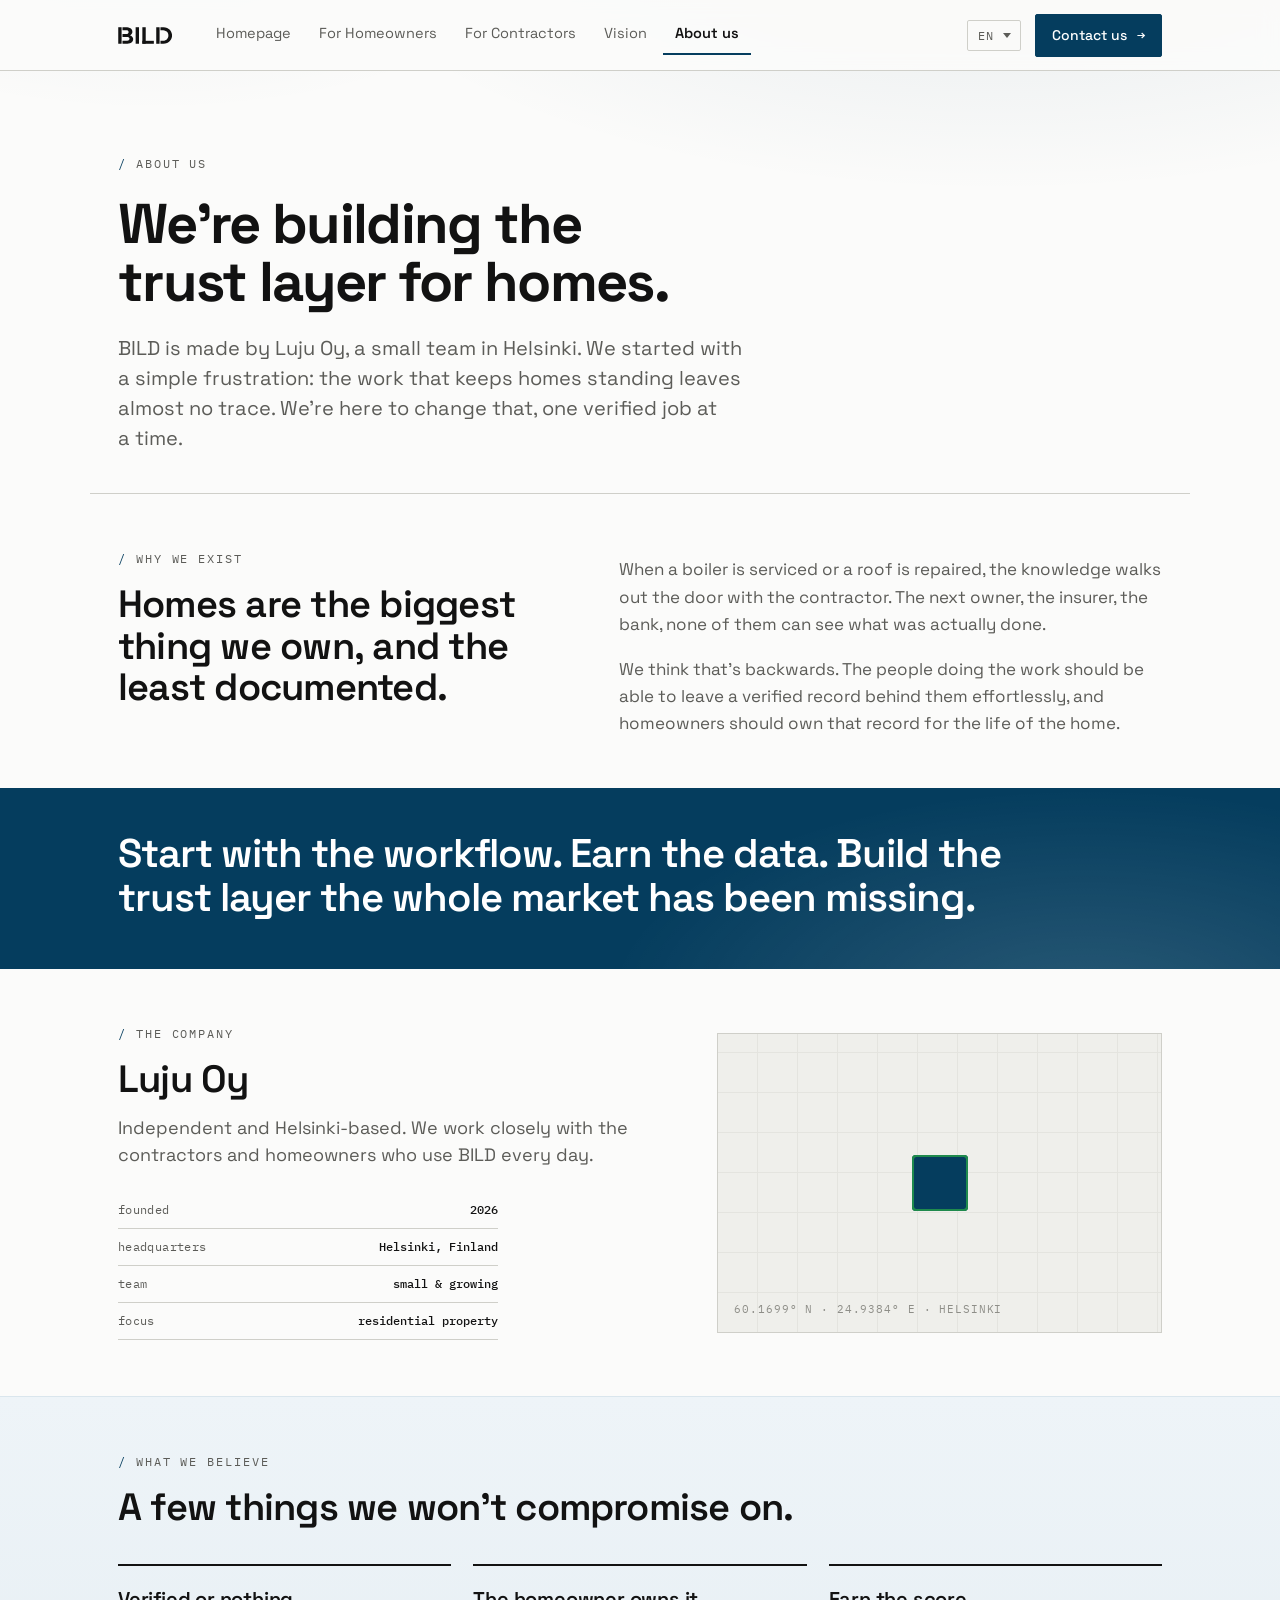
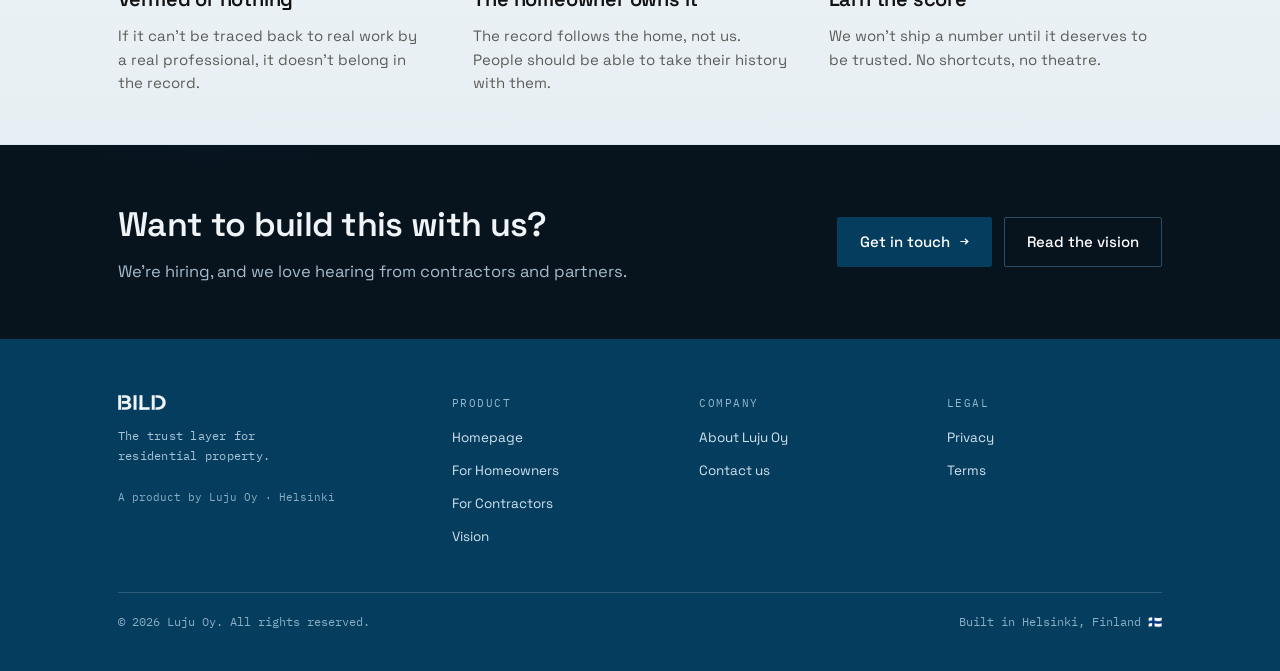
==== about.html @ f23b37c0 "BILD marketing website Static site: 6 pages + bilingual legal pages, EN/FI/SV language switcher, pet" ====
<!DOCTYPE html>
<html lang="en">
<head>
<meta charset="utf-8">
<meta name="viewport" content="width=device-width, initial-scale=1">
<title>About Luju Oy · We're building the trust layer for homes</title>
<meta name="description" content="BILD is made by Luju Oy, a small team in Helsinki. The work that keeps homes standing leaves almost no trace, we're here to change that, one verified job at a time.">
<link rel="icon" type="image/svg+xml" href="assets/favicon.svg">
<link rel="preconnect" href="https://fonts.googleapis.com">
<link rel="preconnect" href="https://fonts.gstatic.com" crossorigin>
<link href="https://fonts.googleapis.com/css2?family=Space+Grotesk:wght@400;500;600;700&family=IBM+Plex+Mono:wght@400;500&display=swap" rel="stylesheet">
<link rel="stylesheet" href="assets/styles.css">
</head>
<body>

<header class="site-header">
  <div class="bar">
    <a class="logo" href="index.html" aria-label="BILD homepage"><svg xmlns="http://www.w3.org/2000/svg" viewBox="345 335 1130 354" fill="currentColor" class="wordmark" aria-hidden="true"> <path d="M 315.07,255.192 H 262.631 V 513.248 H 315.07 Z" transform="matrix(1.3333333,0,0,-1.3333333,0,1024)"/> <path d="m 586.926,255.228 h -52.439 v 258.056 h 52.439 z" transform="matrix(1.3333333,0,0,-1.3333333,0,1024)"/> <path d="m 691.804,255.228 h -52.439 v 258.056 h 52.439 z" transform="matrix(1.3333333,0,0,-1.3333333,0,1024)"/> <path d="m 908.461,254.8 h -52.439 v 258.056 h 52.439 z" transform="matrix(1.3333333,0,0,-1.3333333,0,1024)"/> <path d="M 639.365,300.887 H 818.762 V 254.8 H 639.365 Z" transform="matrix(1.3333333,0,0,-1.3333333,0,1024)"/> <path d="m 0,0 c 41.799,-1.822 96.997,7.899 131.575,-21.17 31.299,-26.312 31.067,-78.378 -4.393,-99.37 l -10.57,-7.165 c 24.968,-4.421 41.231,-17.746 48.168,-43.816 7.446,-27.982 -4.703,-55.591 -29.113,-70.21 C 96.467,-265.208 43.718,-255.904 0,-257.966 v 46.519 h 74.052 c 21.191,0 40.431,15.465 34.573,37.935 -4.271,16.385 -22.167,21.111 -37.121,22.107 -23.245,1.548 -48.096,-1.137 -71.504,0.009 v 46.518 h 69.82 c 1.77,0 9.485,2.776 11.459,3.773 18.892,9.544 20.326,41.726 -0.045,50.769 -2.41,1.071 -10.881,3.818 -13.106,3.818 l -68.128,0 z" transform="matrix(1.3333333,0,0,-1.3333333,438.49253,339.69227)"/> <path d="m 0,0 c 45.483,1.34 91.315,-0.452 129.751,-27.222 68.363,-47.612 68.416,-155.237 0.522,-203.197 C 92.261,-257.271 45.001,-258.868 0,-257.966 v 46.519 c 32.879,-0.333 65.573,-2.473 93.36,17.918 39.165,28.741 40.784,95.069 3.975,126.299 C 69.526,-43.636 34.327,-46.117 0,-46.518 Z" transform="matrix(1.3333333,0,0,-1.3333333,1229.6815,340.34613)"/> </svg></a>
    <nav class="site-nav" aria-label="Main">
      <a href="index.html">Homepage</a>
      <a href="homeowners.html">For Homeowners</a>
      <a href="contractors.html">For Contractors</a>
      <a href="vision.html">Vision</a>
      <a href="about.html" aria-current="page">About us</a>
    </nav>
    <div class="header-actions">
      <select class="lang-select" aria-label="Language">
        <option value="EN">EN</option>
        <option value="FI">FI</option>
        <option value="SV">SV</option>
      </select>
      <a class="btn accent" href="contact.html">Contact us <span class="arr">→</span></a>
      <button class="menu-toggle" aria-expanded="false" aria-label="Menu">MENU</button>
    </div>
  </div>
</header>

<main>
  <!-- HERO -->
  <section class="hero bar" style="padding-bottom:40px">
    <div class="max" style="max-width:820px">
      <div class="eyebrow"><span class="dot">/ </span>About us</div>
      <h1 class="h-hero">We're building the trust layer for homes.</h1>
      <p class="lede" style="max-width:640px">BILD is made by Luju Oy, a small team in Helsinki. We started with a simple frustration: the work that keeps homes standing leaves almost no trace. We're here to change that, one verified job at a time.</p>
    </div>
  </section>

  <hr class="rule">

  <!-- STORY -->
  <section class="bar section" style="padding-bottom:50px">
    <div class="grid-2 g2-story">
      <div class="section-head reveal">
        <div class="eyebrow"><span class="dot">/ </span>Why we exist</div>
        <h2>Homes are the biggest thing we own, and the least documented.</h2>
      </div>
      <div class="reveal" style="display:flex;flex-direction:column;gap:18px;padding-top:6px">
        <p style="font-size:17px;line-height:1.6;color:var(--ink-2)">When a boiler is serviced or a roof is repaired, the knowledge walks out the door with the contractor. The next owner, the insurer, the bank, none of them can see what was actually done.</p>
        <p style="font-size:17px;line-height:1.6;color:var(--ink-2)">We think that's backwards. The people doing the work should be able to leave a verified record behind them effortlessly, and homeowners should own that record for the life of the home.</p>
      </div>
    </div>
  </section>




  <!-- STATEMENT -->
  <section class="statement-band">
    <div class="bar">
      <p class="statement reveal">Start with the workflow. Earn the data. Build the trust layer the whole market has been missing.</p>
    </div>
  </section>

  <!-- COMPANY FACTS -->
  <section class="bar section">
    <div class="grid-2">
      <div class="reveal">
        <div class="section-head">
          <div class="eyebrow"><span class="dot">/ </span>The company</div>
          <h2>Luju Oy</h2>
          <p class="intro">Independent and Helsinki-based. We work closely with the contractors and homeowners who use BILD every day.</p>
        </div>
        <div style="margin-top:24px;max-width:380px">
          <div class="kv"><span class="k">founded</span><span class="v">2026</span></div>
          <div class="kv"><span class="k">headquarters</span><span class="v">Helsinki, Finland</span></div>
          <div class="kv"><span class="k">team</span><span class="v">small &amp; growing</span></div>
          <div class="kv"><span class="k">focus</span><span class="v">residential property</span></div>
        </div>
      </div>
      <div class="about-viz reveal" role="img" aria-label="Luju Oy, Helsinki">
        <span class="mark"></span>
        <span class="coords">60.1699° N · 24.9384° E · HELSINKI</span>
      </div>
    </div>
  </section>

  <!-- PRINCIPLES -->
  <section class="band-tint">
    <div class="bar section" style="padding-bottom:50px">
    <div class="section-head reveal">
      <div class="eyebrow"><span class="dot">/ </span>What we believe</div>
      <h2>A few things we won't compromise on.</h2>
    </div>
    <div class="grid-3" style="margin-top:36px">
      <div class="beat reveal">
        <h3>Verified or nothing</h3>
        <p>If it can't be traced back to real work by a real professional, it doesn't belong in the record.</p>
      </div>
      <div class="beat reveal">
        <h3>The homeowner owns it</h3>
        <p>The record follows the home, not us. People should be able to take their history with them.</p>
      </div>
      <div class="beat reveal">
        <h3>Earn the score</h3>
        <p>We won't ship a number until it deserves to be trusted. No shortcuts, no theatre.</p>
      </div>
    </div>
    </div>
  </section>

  <!-- CTA -->
  <section class="band-dark">
    <div class="bar band-row">
      <div>
        <h2>Want to build this with us?</h2>
        <p class="sub" style="font-size:16.5px">We're hiring, and we love hearing from contractors and partners.</p>
      </div>
      <div class="actions">
        <a class="btn accent" href="contact.html">Get in touch <span class="arr">→</span></a>
        <a class="btn outline-dark" href="vision.html">Read the vision</a>
      </div>
    </div>
  </section>
</main>

<footer class="site-footer">
  <div class="bar">
    <div class="footer-grid">
      <div>
        <a class="logo footer-logo" href="index.html" aria-label="BILD homepage"><svg xmlns="http://www.w3.org/2000/svg" viewBox="345 335 1130 354" fill="currentColor" class="wordmark" aria-hidden="true"> <path d="M 315.07,255.192 H 262.631 V 513.248 H 315.07 Z" transform="matrix(1.3333333,0,0,-1.3333333,0,1024)"/> <path d="m 586.926,255.228 h -52.439 v 258.056 h 52.439 z" transform="matrix(1.3333333,0,0,-1.3333333,0,1024)"/> <path d="m 691.804,255.228 h -52.439 v 258.056 h 52.439 z" transform="matrix(1.3333333,0,0,-1.3333333,0,1024)"/> <path d="m 908.461,254.8 h -52.439 v 258.056 h 52.439 z" transform="matrix(1.3333333,0,0,-1.3333333,0,1024)"/> <path d="M 639.365,300.887 H 818.762 V 254.8 H 639.365 Z" transform="matrix(1.3333333,0,0,-1.3333333,0,1024)"/> <path d="m 0,0 c 41.799,-1.822 96.997,7.899 131.575,-21.17 31.299,-26.312 31.067,-78.378 -4.393,-99.37 l -10.57,-7.165 c 24.968,-4.421 41.231,-17.746 48.168,-43.816 7.446,-27.982 -4.703,-55.591 -29.113,-70.21 C 96.467,-265.208 43.718,-255.904 0,-257.966 v 46.519 h 74.052 c 21.191,0 40.431,15.465 34.573,37.935 -4.271,16.385 -22.167,21.111 -37.121,22.107 -23.245,1.548 -48.096,-1.137 -71.504,0.009 v 46.518 h 69.82 c 1.77,0 9.485,2.776 11.459,3.773 18.892,9.544 20.326,41.726 -0.045,50.769 -2.41,1.071 -10.881,3.818 -13.106,3.818 l -68.128,0 z" transform="matrix(1.3333333,0,0,-1.3333333,438.49253,339.69227)"/> <path d="m 0,0 c 45.483,1.34 91.315,-0.452 129.751,-27.222 68.363,-47.612 68.416,-155.237 0.522,-203.197 C 92.261,-257.271 45.001,-258.868 0,-257.966 v 46.519 c 32.879,-0.333 65.573,-2.473 93.36,17.918 39.165,28.741 40.784,95.069 3.975,126.299 C 69.526,-43.636 34.327,-46.117 0,-46.518 Z" transform="matrix(1.3333333,0,0,-1.3333333,1229.6815,340.34613)"/> </svg></a>
        <p class="tagline">The trust layer for<br>residential property.</p>
        <p class="byline">A product by Luju Oy · Helsinki</p>
      </div>
      <div>
        <div class="col-h">Product</div>
        <ul>
          <li><a href="index.html">Homepage</a></li>
          <li><a href="homeowners.html">For Homeowners</a></li>
          <li><a href="contractors.html">For Contractors</a></li>
          <li><a href="vision.html">Vision</a></li>
        </ul>
      </div>
      <div>
        <div class="col-h">Company</div>
        <ul>
          <li><a href="about.html">About Luju Oy</a></li>
          <li><a href="contact.html">Contact us</a></li>
        </ul>
      </div>
      <div>
        <div class="col-h">Legal</div>
        <ul>
          <li><a href="privacy.html">Privacy</a></li>
          <li><a href="terms.html">Terms</a></li>
        </ul>
      </div>
    </div>
    <div class="footer-bottom">
      <span>© 2026 Luju Oy. All rights reserved.</span>
      <span>Built in Helsinki, Finland 🇫🇮</span>
    </div>
  </div>
</footer>

<script src="assets/i18n.js"></script>
<script src="assets/main.js"></script>
</body>
</html>
---- assets/styles.css ----
/* ============================================================
   BILD — bild.fi
   Design language: Space Grotesk + IBM Plex Mono,
   warm light canvas, hairline borders, #053D5E petrol accent.
   ============================================================ */

:root {
  --accent: #053D5E;
  --accent-ink: #ffffff;
  --canvas: #FBFBFA;
  --paper: #ECECE8;
  --fill: #E4E4DF;
  --fill-2: #EFEFEB;
  --ink: #121212;
  --ink-2: #5C5C58;
  --ink-3: #8E8E88;
  --line: #CFCFC9;
  --line-strong: #1d1d1d;
  --dark: #07131D;
  --dark-2: #0D2233;
  --dark-line: #1D3D52;
  --dark-ink: #F0F4F7;
  --dark-ink-2: #A7BCCB;
  --good: #1F8A4D;
  --bad: #C53A2A;
  --warn: #D97B16;
  --bar: 1100px;
  --radius: 2px;
}

* { box-sizing: border-box; }

html { scroll-behavior: smooth; }

body {
  margin: 0;
  background:
    radial-gradient(1100px 480px at 78% -120px, rgba(5, 61, 94, .10), transparent 65%),
    radial-gradient(700px 320px at 12% -80px, rgba(5, 61, 94, .06), transparent 60%),
    var(--canvas);
  background-repeat: no-repeat;
  color: var(--ink);
  font-family: "Space Grotesk", -apple-system, BlinkMacSystemFont, "Segoe UI", sans-serif;
  font-size: 16px;
  line-height: 1.5;
  -webkit-font-smoothing: antialiased;
  text-rendering: optimizeLegibility;
}

.mono { font-family: "IBM Plex Mono", ui-monospace, SFMono-Regular, Menlo, monospace; }

h1, h2, h3 { margin: 0; text-wrap: balance; }
p { margin: 0; text-wrap: pretty; }
a { color: inherit; text-decoration: none; }
img, svg { display: block; max-width: 100%; }
button { font: inherit; color: inherit; }

::selection { background: var(--accent); color: #fff; }

/* ---------- layout ---------- */

.bar {
  max-width: var(--bar);
  margin: 0 auto;
  padding-left: 28px;
  padding-right: 28px;
}

hr.rule {
  border: none;
  border-top: 1px solid var(--line);
  max-width: var(--bar);
  margin: 0 auto;
  width: calc(100% - 56px);
}

/* ---------- type ---------- */

.eyebrow {
  font-family: "IBM Plex Mono", monospace;
  font-size: 12px;
  letter-spacing: .16em;
  text-transform: uppercase;
  color: var(--ink-2);
}
.eyebrow .dot { color: var(--accent); }

.h-hero {
  font-size: clamp(36px, 5vw, 56px);
  line-height: 1.04;
  letter-spacing: -0.03em;
  font-weight: 700;
  margin-top: 22px;
}

.lede {
  font-size: clamp(17px, 2.2vw, 20px);
  line-height: 1.5;
  color: var(--ink-2);
  margin-top: 22px;
}

.section-head h2 {
  font-size: clamp(28px, 4vw, 38px);
  line-height: 1.08;
  letter-spacing: -0.02em;
  font-weight: 600;
  margin-top: 16px;
}
.section-head .intro {
  font-size: 18px;
  color: var(--ink-2);
  margin-top: 14px;
  max-width: 640px;
}
.section-head { max-width: 820px; }
.section-head.center { max-width: 760px; margin-left: auto; margin-right: auto; text-align: center; }
.section-head.center .intro { margin-left: auto; margin-right: auto; }

/* ---------- buttons ---------- */

.btn {
  display: inline-flex;
  align-items: center;
  gap: 10px;
  padding: 13px 22px;
  border: 1px solid var(--ink);
  border-radius: var(--radius);
  font-size: 15px;
  font-weight: 500;
  cursor: pointer;
  white-space: nowrap;
  transition: transform .15s ease, box-shadow .15s ease, background .15s ease, color .15s ease;
}
.btn .arr { font-family: "IBM Plex Mono", monospace; transition: transform .15s ease; }
.btn:hover .arr { transform: translateX(3px); }
.btn.accent { background: var(--accent); border-color: var(--accent); color: var(--accent-ink); }
.btn.accent:hover {
  background: #0B5078;
  border-color: #0B5078;
  transform: translateY(-1px);
  box-shadow: 0 10px 24px -10px rgba(5, 61, 94, .5);
}
.btn.ghost { background: transparent; color: var(--ink); }
.btn.ghost:hover { background: var(--fill-2); }
.btn.inverse { background: #fff; color: var(--accent); border-color: #fff; }
.btn.outline-dark { background: transparent; color: #fff; border-color: #2C4D63; }
.btn.outline-dark:hover { border-color: #4E7A96; }

.gate-pill {
  display: inline-flex;
  align-items: center;
  gap: 8px;
  font-family: "IBM Plex Mono", monospace;
  font-size: 12px;
  letter-spacing: .04em;
  color: var(--ink-2);
  border: 1px dashed var(--ink-3);
  border-radius: 999px;
  padding: 7px 14px;
  background: transparent;
  cursor: pointer;
  transition: border-color .15s ease, color .15s ease;
}
.gate-pill:hover { border-color: var(--accent); color: var(--accent); }
.gate-pill .lk::before { content: "◆"; font-size: 9px; color: var(--accent); }
.gate-pill .arr { margin-left: 4px; }

/* ---------- header ---------- */

.site-header {
  position: sticky;
  top: 0;
  z-index: 50;
  background: rgba(251, 251, 250, .92);
  backdrop-filter: blur(10px);
  -webkit-backdrop-filter: blur(10px);
  border-bottom: 1px solid var(--line);
}
.site-header .bar {
  height: 70px;
  display: flex;
  align-items: center;
  gap: 24px;
}

.logo {
  display: flex;
  align-items: center;
  gap: 10px;
  font-size: 22px;
  font-weight: 700;
  letter-spacing: -.01em;
  flex: none;
}
.logo svg { flex: none; }
.logo .mark {
  width: 22px;
  height: 22px;
  background: var(--accent);
  border-radius: var(--radius);
  flex: none;
}
.logo .wordmark { height: 17px; width: auto; color: var(--ink); }
.footer-logo .mark { width: 20px; height: 20px; }
.footer-logo .wordmark { height: 15px; color: #F0F4F7; }

.site-nav { display: flex; gap: 4px; margin-left: 8px; }
.site-nav a {
  font-size: 14.5px;
  padding: 8px 12px;
  color: var(--ink-2);
  border-bottom: 2px solid transparent;
}
.site-nav a:hover { color: var(--ink); }
.site-nav a[aria-current="page"] {
  color: var(--ink);
  font-weight: 600;
  border-bottom-color: var(--accent);
}

.header-actions {
  margin-left: auto;
  display: flex;
  align-items: center;
  gap: 14px;
}
.header-actions .signin { font-size: 14.5px; color: var(--ink-2); }
.header-actions .signin:hover { color: var(--ink); }
.header-actions .btn { padding: 10px 16px; font-size: 14px; }

.lang-select {
  appearance: none;
  -webkit-appearance: none;
  border: 1px solid var(--line);
  border-radius: var(--radius);
  background: transparent;
  font-family: "IBM Plex Mono", ui-monospace, monospace;
  font-size: 11.5px;
  letter-spacing: .06em;
  color: var(--ink-2);
  padding: 7px 26px 7px 10px;
  cursor: pointer;
  background-image: url("data:image/svg+xml,%3Csvg xmlns='http://www.w3.org/2000/svg' width='8' height='5' viewBox='0 0 8 5'%3E%3Cpath d='M0 0l4 5 4-5z' fill='%235C5C58'/%3E%3C/svg%3E");
  background-repeat: no-repeat;
  background-position: right 9px center;
}
.lang-select:hover { color: var(--ink); border-color: var(--ink-3); }
.lang-select:focus { outline: none; border-color: var(--accent); }

.lang-switch {
  display: flex;
  align-items: center;
  border: 1px solid var(--line);
  border-radius: var(--radius);
  overflow: hidden;
}
.lang-switch button {
  border: none;
  background: transparent;
  cursor: pointer;
  font-family: "IBM Plex Mono", monospace;
  font-size: 11.5px;
  letter-spacing: .06em;
  padding: 7px 9px;
  color: var(--ink-2);
}
.lang-switch button + button { border-left: 1px solid var(--line); }
.lang-switch button.on { background: var(--accent); color: #fff; }

.menu-toggle {
  display: none;
  margin-left: auto;
  border: 1px solid var(--line);
  border-radius: var(--radius);
  background: transparent;
  padding: 8px 12px;
  cursor: pointer;
  font-family: "IBM Plex Mono", monospace;
  font-size: 12px;
  letter-spacing: .08em;
}

/* ---------- hero & sections ---------- */

.hero { padding-top: 84px; padding-bottom: 36px; }
.hero .max { max-width: 720px; }
.hero-ctas { display: flex; gap: 12px; margin-top: 32px; flex-wrap: wrap; }
.hero-note { display: flex; align-items: center; gap: 14px; margin-top: 22px; flex-wrap: wrap; }

.section { padding-top: 56px; padding-bottom: 56px; }

/* hero split + living record stage */
.hero-split {
  display: grid;
  grid-template-columns: 1.15fr 0.85fr;
  gap: 48px;
  align-items: start;
}
.hero-stage {
  display: flex;
  flex-direction: column;
  align-items: center;
  gap: 0;
  animation: heroFloat 7s ease-in-out infinite;
}
@keyframes heroFloat {
  0%, 100% { transform: translateY(0); }
  50% { transform: translateY(-8px); }
}
.hs-capture { width: 250px; padding: 14px 16px; }
.hs-cap-head { display: flex; justify-content: space-between; align-items: center; }
.hs-rec {
  font-size: 10.5px;
  color: var(--accent);
  display: inline-flex;
  align-items: center;
  gap: 6px;
}
.hs-rec::before {
  content: "";
  width: 7px; height: 7px; border-radius: 7px;
  background: #e4402b;
  animation: blink 1.4s ease infinite;
}
.hs-wave { height: 34px; margin: 12px 0 2px; }
.hs-wave span { animation: wavePulse 1.1s ease-in-out infinite alternate; transform-origin: center; }
.hs-wave span:nth-child(odd) { animation-delay: .25s; }
.hs-wave span:nth-child(3n) { animation-delay: .5s; }
@keyframes wavePulse { from { transform: scaleY(.55); } to { transform: scaleY(1); } }

.hs-flow { display: flex; flex-direction: column; align-items: center; gap: 4px; padding: 8px 0; }
.hs-flow span { width: 3px; height: 6px; border-radius: 3px; background: var(--accent); opacity: .25; }
.hs-flow span:nth-child(1) { animation: flowDot 1.8s linear infinite; }
.hs-flow span:nth-child(2) { animation: flowDot 1.8s linear infinite .6s; }
.hs-flow span:nth-child(3) { animation: flowDot 1.8s linear infinite 1.2s; }
@keyframes flowDot { 0%, 100% { opacity: .15; } 50% { opacity: .9; } }

.hs-record { width: 300px; padding: 16px 18px; box-shadow: 0 24px 60px -36px rgba(5, 61, 94, .45); }
.hs-entry { position: relative; opacity: 0; transform: translateY(8px); transition: opacity .45s ease, transform .45s ease; }
.hs-entry.on { opacity: 1; transform: none; }
.hs-entry .hs-tick { margin-left: auto; font-size: 11px; color: var(--accent); opacity: 0; transition: opacity .3s ease .25s; }
.hs-entry.on .hs-tick { opacity: 1; }
.hs-pill { margin-top: 12px; opacity: 0; transform: translateY(6px); transition: opacity .45s ease, transform .45s ease; }
.hs-pill.on { opacity: 1; transform: none; }
.hs-pill .t { color: var(--accent); }

/* editorial statement band */
.statement {
  font-size: clamp(26px, 3.6vw, 40px);
  line-height: 1.12;
  font-weight: 600;
  letter-spacing: -.025em;
  max-width: 980px;
  text-wrap: balance;
}

/* three audiences */
.aud-grid {
  display: grid;
  grid-template-columns: repeat(3, 1fr);
  gap: 1px;
  background: var(--line);
  border: 1px solid var(--line);
}
.aud-card {
  --aud-c: var(--accent);
  --aud-tint: #E3EDF4;
  background: var(--canvas);
  padding: 28px 28px 26px;
  display: flex;
  flex-direction: column;
  min-height: 236px;
  cursor: pointer;
  border-top: 2px solid var(--aud-c);
  transition: background .15s ease;
}
.aud-card.c-blue   { --aud-c: #053D5E; --aud-tint: #E3EDF4; }
.aud-card.c-green  { --aud-c: #0C8A4F; --aud-tint: #E4F3EB; }
.aud-card.c-orange { --aud-c: #E4502B; --aud-tint: #FCEBE5; }
.aud-card:hover { background: var(--aud-tint); }
.aud-grid.reveal .aud-card { opacity: 0; transform: translateY(14px); transition: opacity .55s ease, transform .55s ease, background .15s ease; }
.aud-grid.reveal .aud-card:nth-child(2) { transition-delay: .12s, .12s, 0s; }
.aud-grid.reveal .aud-card:nth-child(3) { transition-delay: .24s, .24s, 0s; }
.aud-grid.reveal.in .aud-card { opacity: 1; transform: none; }
.aud-card .aud-top { display: flex; align-items: center; justify-content: space-between; }
.aud-ico {
  width: 46px;
  height: 46px;
  display: flex;
  align-items: center;
  justify-content: center;
  color: var(--aud-c);
  background: var(--aud-tint);
  border: 1px solid color-mix(in srgb, var(--aud-c) 25%, transparent);
  border-radius: 3px;
  transition: background .15s ease, color .15s ease;
}
.aud-ico svg { width: 24px; height: 24px; }
.aud-card:hover .aud-ico { background: var(--aud-c); color: #fff; }
.aud-no { font-size: 11px; letter-spacing: .16em; color: var(--aud-c); }
.aud-card h3 { font-size: 24px; font-weight: 600; letter-spacing: -.01em; margin-top: 24px; }
.aud-card p { font-size: 16px; color: var(--ink-2); line-height: 1.5; margin-top: 10px; flex: 1; }
.aud-link { display: flex; align-items: center; gap: 8px; margin-top: 26px; }
.aud-link .mono { font-size: 12.5px; color: var(--ink); font-weight: 500; }
.aud-arr { color: var(--ink-3); transition: transform .15s ease, color .15s ease; }
.aud-card:hover .aud-arr { transform: translateX(4px); color: var(--aud-c); }

/* trust strip */
.trust-strip {
  display: flex;
  align-items: center;
  gap: 12px;
  margin-top: 26px;
  flex-wrap: wrap;
}
.trust-strip .label {
  font-family: "IBM Plex Mono", monospace;
  font-size: 11.5px;
  letter-spacing: .12em;
  color: var(--ink-3);
  text-transform: uppercase;
}
.trust-strip .label { margin-right: 8px; }
.trust-strip .item {
  font-family: "IBM Plex Mono", monospace;
  font-size: 12px;
  color: var(--ink-2);
  border: 1px solid var(--line);
  border-radius: 999px;
  padding: 5px 13px;
  background: var(--canvas);
}

/* ---------- engine stepper ---------- */

.stepper { border: 1px solid var(--line); background: var(--canvas); }
.stepper-rail { display: grid; grid-template-columns: repeat(3, 1fr); }
.stepper-rail button {
  border: none;
  background: transparent;
  text-align: left;
  cursor: pointer;
  padding: 18px 22px;
  border-bottom: 2px solid var(--line);
}
.stepper-rail button + button { border-left: 1px solid var(--line); }
.stepper-rail .tag {
  font-family: "IBM Plex Mono", monospace;
  font-size: 11.5px;
  letter-spacing: .12em;
  color: var(--ink-3);
}
.stepper-rail .name { font-size: 15px; font-weight: 500; margin-top: 6px; color: var(--ink-2); }
.stepper-rail button.on { background: #E9F1F6; border-bottom-color: var(--accent); }
.stepper-rail button.on .tag { color: var(--accent); }
.stepper-rail button.on .name { color: var(--ink); font-weight: 600; }

.stepper-progress { height: 3px; background: var(--fill); }
.stepper-progress span { display: block; height: 100%; width: 0; background: var(--accent); }
.stepper.running .stepper-progress span { animation: engineFill 4.5s linear forwards; }
@keyframes engineFill { from { width: 0; } to { width: 100%; } }

.stepper-panel { display: grid; grid-template-columns: 1fr 1.05fr; min-height: 290px; }
.stepper-copy {
  padding: 34px 38px;
  border-right: 1px solid var(--line);
  display: flex;
  flex-direction: column;
  justify-content: center;
}
.stepper-copy .tag { font-family: "IBM Plex Mono", monospace; font-size: 12px; letter-spacing: .14em; color: var(--accent); }
.stepper-copy h3 { font-size: 27px; line-height: 1.12; font-weight: 600; letter-spacing: -.02em; margin-top: 14px; }
.stepper-copy p { font-size: 16.5px; color: var(--ink-2); line-height: 1.55; margin-top: 14px; }
.stepper-dots { display: flex; gap: 7px; margin-top: 26px; }
.stepper-dots button {
  border: none;
  cursor: pointer;
  width: 8px;
  height: 8px;
  border-radius: 8px;
  background: var(--line);
  padding: 0;
  transition: width .3s;
}
.stepper-dots button.on { width: 26px; background: var(--accent); }

.stepper-visual {
  padding: 28px;
  background: linear-gradient(160deg, #E9F1F6, #F4F7F9);
  display: flex;
  align-items: center;
  justify-content: center;
}
.stepper-step { display: none; }
.stepper-step.on { display: block; animation: fadeUp .35s ease; }
@keyframes fadeUp { from { opacity: 0; transform: translateY(6px); } to { opacity: 1; transform: none; } }

/* engine visuals */
.device-card {
  width: 250px;
  border: 1px solid var(--line);
  background: var(--canvas);
  border-radius: 10px;
  padding: 16px;
  box-shadow: 0 1px 0 rgba(0,0,0,.03);
}
.device-card .dc-label { font-family: "IBM Plex Mono", monospace; font-size: 10.5px; color: var(--ink-3); letter-spacing: .1em; }
.device-card .dc-label.accent { color: var(--accent); }
.waveform { display: flex; align-items: center; gap: 4px; height: 38px; margin: 12px 0; }
.waveform span { flex: 1; background: var(--accent); opacity: .85; border-radius: 1px; }
.dc-quote { font-family: "IBM Plex Mono", monospace; font-size: 11px; color: var(--ink-2); line-height: 1.5; }
.dc-photos { display: grid; grid-template-columns: 1fr 1fr 1fr; gap: 6px; margin-top: 12px; }
.dc-photos span {
  height: 44px;
  border-radius: 3px;
  background:
    linear-gradient(135deg, var(--fill) 0%, var(--paper) 60%, var(--fill-2) 100%);
  border: 1px solid var(--line);
  display: flex;
  align-items: center;
  justify-content: center;
  font-family: "IBM Plex Mono", monospace;
  font-size: 10px;
  color: var(--ink-3);
}
.dc-row { display: flex; justify-content: space-between; gap: 10px; padding: 8px 0; border-bottom: 1px solid var(--line); }
.dc-row:last-of-type { border-bottom: none; }
.dc-row .k { font-family: "IBM Plex Mono", monospace; font-size: 11.5px; color: var(--ink-3); }
.dc-row .v { font-size: 13px; font-weight: 500; }
.blur-gate { filter: blur(5px); user-select: none; pointer-events: none; }
.dc-foot { font-family: "IBM Plex Mono", monospace; font-size: 10px; color: var(--ink-3); margin-top: 10px; text-align: center; }
.dc-entry { display: flex; gap: 10px; align-items: center; padding: 8px 0; }
.dc-entry + .dc-entry { border-top: 1px solid var(--line); }
.dc-entry .pin { width: 7px; height: 7px; border-radius: 7px; background: var(--accent); flex: none; }
.dc-entry .d { font-family: "IBM Plex Mono", monospace; font-size: 11px; color: var(--ink-3); white-space: nowrap; flex: none; }
.dc-entry .l { flex: 1; min-width: 0; }
.dc-entry .l { font-size: 12.5px; }
.dc-stack { width: 250px; display: flex; flex-direction: column; gap: 12px; }
.dc-pill {
  border: 1px solid var(--line);
  background: var(--canvas);
  border-radius: 8px;
  padding: 10px 14px;
  display: flex;
  align-items: center;
  gap: 10px;
}
.dc-pill .pin { width: 8px; height: 8px; border-radius: 8px; background: var(--accent); }
.dc-pill .t { font-family: "IBM Plex Mono", monospace; font-size: 11px; color: var(--ink-2); }

/* ---------- dark CTA bands ---------- */

.band-dark {
  background:
    radial-gradient(900px 420px at 85% 110%, rgba(38, 118, 167, .30), transparent 60%),
    radial-gradient(600px 300px at 8% -40%, rgba(38, 118, 167, .18), transparent 60%),
    var(--dark);
  color: var(--dark-ink);
}
.band-dark .bar { padding-top: 54px; padding-bottom: 54px; }
.band-dark p { color: var(--dark-ink-2); }

.cta-split {
  display: grid;
  grid-template-columns: 1fr 1fr;
  gap: 1px;
  background: var(--dark-line);
  border: 1px solid var(--dark-line);
}
.cta-split .cell {
  background: var(--dark-2);
  padding: 40px 38px;
  display: flex;
  flex-direction: column;
}
.cta-split .tag /* unused */ {
  font-family: "IBM Plex Mono", monospace;
  font-size: 11.5px;
  letter-spacing: .16em;
  color: #6FAACD;
}
.cta-split h3 { font-size: 30px; line-height: 1.1; font-weight: 600; letter-spacing: -.02em; margin-top: 16px; color: var(--dark-ink); }
.cta-split p { font-size: 16.5px; line-height: 1.55; margin: 14px 0 28px; flex: 1; }
.cta-split .btn { align-self: flex-start; }

/* closing record-first CTA */
.cta-close { max-width: 640px; }
.cta-close .tag { font-size: 11.5px; letter-spacing: .16em; color: #6FAACD; }
.cta-close h2 {
  font-size: clamp(30px, 4.5vw, 42px);
  line-height: 1.06;
  font-weight: 600;
  letter-spacing: -.025em;
  margin-top: 16px;
  color: var(--dark-ink);
}
.cta-close .sub { font-size: 18.5px; line-height: 1.55; margin-top: 16px; max-width: 560px; }
.cta-search { display: flex; gap: 10px; margin-top: 30px; max-width: 560px; flex-wrap: wrap; }
.cta-addr {
  flex: 1;
  min-width: 240px;
  background: var(--dark);
  border: 1px solid #2C4D63;
  color: #E7EEF2;
  padding: 13px 16px;
  border-radius: var(--radius);
  font-size: 15px;
  font-family: inherit;
  outline: none;
}
.cta-addr::placeholder { color: #7B95A6; }
.cta-addr:focus { border-color: var(--accent); }
.cta-footlinks { display: flex; flex-direction: column; gap: 12px; margin-top: 26px; align-items: flex-start; }
.cta-foot { font-size: 12.5px; letter-spacing: .02em; color: #8CA4B4; transition: color .15s ease; }
.cta-foot:hover { color: #E7EEF2; }
.cta-foot .arr { color: #698292; }
.cta-foot:hover .arr { color: #6FAACD; }

.band-row {
  display: flex;
  align-items: center;
  justify-content: space-between;
  gap: 30px;
  flex-wrap: wrap;
}
.band-row h2 { font-size: clamp(26px, 3.5vw, 34px); font-weight: 600; letter-spacing: -.02em; }
.band-row .sub { font-size: 17px; margin-top: 10px; }
.band-row .actions { display: flex; gap: 12px; flex-wrap: wrap; }

.band-accent { background: var(--accent); color: #fff; }
.band-accent .bar { padding-top: 54px; padding-bottom: 54px; }
.band-accent p { color: rgba(255,255,255,.9); }

.band-center { text-align: center; }
.band-center .sub { max-width: 540px; margin: 12px auto 26px; }

/* ---------- grids & cards ---------- */

.grid-2 { display: grid; grid-template-columns: 1.1fr .9fr; gap: 56px; align-items: center; }
.grid-2.rev { grid-template-columns: .95fr 1.05fr; }
.grid-2.g2-story { grid-template-columns: .9fr 1.1fr; align-items: start; }
.grid-2.g2-form { grid-template-columns: 1fr .85fr; align-items: start; }
.grid-3 { display: grid; grid-template-columns: repeat(3, 1fr); gap: 22px; }

.cell-row { display: grid; grid-template-columns: repeat(4, 1fr); border: 1px solid var(--line); }
.cell-row.three { grid-template-columns: repeat(3, 1fr); }
.cell-row .cell { padding: 24px 22px; }
.cell-row .cell + .cell { border-left: 1px solid var(--line); }
.cell-row .cell.hl { background: var(--fill-2); }
.cell-row .t { font-family: "IBM Plex Mono", monospace; font-size: 12px; color: var(--accent); letter-spacing: .08em; text-transform: uppercase; }
.cell-row h3 { font-size: 19px; font-weight: 600; margin: 10px 0 8px; }
.cell-row.three h3 { font-size: 22px; letter-spacing: -.01em; margin: 12px 0 8px; }
.cell-row p { font-size: 14.5px; color: var(--ink-2); line-height: 1.55; }
.cell-row.three p { font-size: 15px; }

.feature-card {
  border: 1px solid var(--line);
  background: var(--canvas);
  padding: 26px 24px;
  display: flex;
  flex-direction: column;
}
.feature-card .no { font-family: "IBM Plex Mono", monospace; font-size: 12px; color: var(--ink-3); }
.feature-card h3 { font-size: 21px; font-weight: 600; margin: 12px 0 10px; letter-spacing: -.01em; }
.feature-card p { font-size: 15px; color: var(--ink-2); line-height: 1.5; margin-bottom: 18px; flex: 1; }

.beat { border-top: 2px solid var(--ink); padding-top: 18px; }
.beat h3 { font-size: 20px; font-weight: 600; margin-bottom: 10px; letter-spacing: -.01em; }
.beat p { font-size: 15px; color: var(--ink-2); line-height: 1.55; }

.kv { display: flex; justify-content: space-between; gap: 12px; padding: 9px 0; border-bottom: 1px solid var(--line); }
.kv .k { font-family: "IBM Plex Mono", monospace; font-size: 12px; color: var(--ink-2); letter-spacing: .03em; }
.kv .v { font-family: "IBM Plex Mono", monospace; font-size: 12px; color: var(--ink); font-weight: 500; text-align: right; }

/* ---------- feature visuals (replace wireframe placeholders) ---------- */

.fviz {
  border: 1px solid var(--line);
  background: var(--fill-2);
  border-radius: 4px;
  min-height: 120px;
  padding: 16px;
  display: flex;
  flex-direction: column;
  justify-content: center;
  gap: 8px;
}
.fviz .doc-line { height: 7px; border-radius: 2px; background: var(--fill); }
.fviz .doc-line.w60 { width: 60%; }
.fviz .doc-line.w80 { width: 80%; }
.fviz .doc-line.accent { background: var(--accent); opacity: .75; width: 40%; }
.fviz .badge-row { display: flex; gap: 8px; flex-wrap: wrap; }
.fviz .vbadge {
  font-family: "IBM Plex Mono", monospace;
  font-size: 10.5px;
  color: var(--ink-2);
  border: 1px solid var(--line);
  background: var(--canvas);
  border-radius: 999px;
  padding: 4px 10px;
  display: inline-flex;
  align-items: center;
  gap: 5px;
}
.fviz .vbadge b { color: var(--accent); font-weight: 600; }

/* hero capture mock (contractors) */
.phone-mock {
  width: min(320px, 100%);
  margin: 0 auto;
  border: 1px solid var(--line);
  border-radius: 22px;
  background: var(--canvas);
  box-shadow: 0 18px 50px -30px rgba(18, 18, 18, .35);
  overflow: hidden;
}
.phone-mock .pm-head {
  display: flex;
  justify-content: space-between;
  align-items: center;
  padding: 14px 18px;
  border-bottom: 1px solid var(--line);
  background: var(--fill-2);
}
.phone-mock .pm-head .t { font-family: "IBM Plex Mono", monospace; font-size: 10.5px; letter-spacing: .1em; color: var(--ink-3); }
.phone-mock .pm-head .rec {
  font-family: "IBM Plex Mono", monospace;
  font-size: 10.5px;
  color: var(--accent);
  display: inline-flex;
  align-items: center;
  gap: 6px;
}
.phone-mock .pm-head .rec::before {
  content: "";
  width: 7px; height: 7px; border-radius: 7px;
  background: #e4402b;
  animation: blink 1.4s ease infinite;
}
@keyframes blink { 0%, 100% { opacity: 1; } 50% { opacity: .25; } }
.phone-mock .pm-body { padding: 18px; }

/* ---------- record mock (homeowners) ---------- */

.record { border: 1px solid var(--line); background: var(--canvas); }
.record-head {
  display: flex;
  align-items: center;
  justify-content: space-between;
  padding: 20px 26px;
  border-bottom: 1px solid var(--line);
  background: var(--fill-2);
  flex-wrap: wrap;
  gap: 16px;
}
.record-head .id { font-family: "IBM Plex Mono", monospace; font-size: 11.5px; color: var(--ink-3); letter-spacing: .1em; }
.record-head .addr { font-size: 22px; font-weight: 600; margin-top: 6px; }
.record-head .meta { font-family: "IBM Plex Mono", monospace; font-size: 12px; color: var(--ink-2); margin-top: 4px; }
.vbadge-lg {
  font-family: "IBM Plex Mono", monospace;
  font-size: 11px;
  color: var(--accent);
  display: inline-flex;
  align-items: center;
  gap: 6px;
  border: 1px solid var(--line);
  border-radius: var(--radius);
  padding: 5px 10px;
  background: var(--canvas);
}

.record-body { display: grid; grid-template-columns: 1.4fr 1fr; }
.record-timeline { padding: 26px 28px; border-right: 1px solid var(--line); }
.record-side { padding: 26px; }
.side-label {
  font-family: "IBM Plex Mono", monospace;
  font-size: 11.5px;
  letter-spacing: .14em;
  color: var(--ink-3);
  text-transform: uppercase;
  margin-bottom: 16px;
}

.entry { display: grid; grid-template-columns: 78px 1fr; gap: 16px; padding: 14px 0; border-bottom: 1px solid var(--line); }
.entry:last-child { border-bottom: none; }
.entry .date { font-family: "IBM Plex Mono", monospace; font-size: 12px; color: var(--ink-2); }
.entry .tags { display: flex; align-items: center; gap: 8px; flex-wrap: wrap; }
.entry .sys {
  font-family: "IBM Plex Mono", monospace;
  font-size: 11px;
  color: var(--ink-2);
  border: 1px solid var(--line);
  padding: 1px 7px;
  border-radius: var(--radius);
}
.entry .ver { font-family: "IBM Plex Mono", monospace; font-size: 10.5px; color: var(--accent); }
.entry .pend { font-family: "IBM Plex Mono", monospace; font-size: 10.5px; color: var(--ink-3); }
.entry .desc { font-size: 15px; margin-top: 7px; }
.entry .who { font-family: "IBM Plex Mono", monospace; font-size: 11.5px; color: var(--ink-3); margin-top: 4px; }

.bars { display: flex; flex-direction: column; gap: 14px; }
.bars .row { display: grid; grid-template-columns: 120px 1fr 46px; align-items: center; gap: 14px; }
.bars .name { font-size: 14px; color: var(--ink-2); }
.bars .track { height: 10px; background: var(--fill); border-radius: 1px; overflow: hidden; }
.bars .fill { height: 100%; width: 0; background: var(--ink); opacity: .78; transition: width 1s cubic-bezier(.25,.7,.3,1); }
.bars .row.flag .fill { background: var(--accent); opacity: 1; }
.bars .val { font-family: "IBM Plex Mono", monospace; font-size: 12.5px; text-align: right; color: var(--ink); font-weight: 600; }
.bars .row.flag .val { color: var(--accent); }

.side-kvs { margin-top: 22px; padding-top: 18px; border-top: 1px solid var(--line); }

.callout {
  max-width: 760px;
  margin: 32px auto 0;
  border: 1px dashed color-mix(in srgb, var(--accent) 45%, transparent);
  background: linear-gradient(180deg, rgba(5, 61, 94, .05), transparent);
  padding: 30px 34px;
  text-align: center;
}
.callout .k {
  font-family: "IBM Plex Mono", monospace;
  font-size: 11.5px;
  letter-spacing: .14em;
  color: var(--accent);
  text-transform: uppercase;
}
.callout p { font-size: 19px; line-height: 1.5; margin: 14px auto 0; max-width: 560px; }
.callout .gate-pill { margin-top: 24px; }

/* ---------- pricing ---------- */

.price-list { list-style: none; padding: 0; margin: 26px 0 0; display: flex; flex-direction: column; gap: 12px; }
.price-list li { display: flex; gap: 12px; align-items: baseline; font-size: 16px; }
.price-list .tick { color: var(--accent); font-family: "IBM Plex Mono", monospace; }

.price-card { border: 1.5px solid var(--ink); border-top: 4px solid var(--accent); background: var(--canvas); padding: 34px; box-shadow: 0 18px 40px -30px rgba(5, 61, 94, .4); }
.price-card .plan {
  font-family: "IBM Plex Mono", monospace;
  font-size: 12px;
  letter-spacing: .16em;
  text-transform: uppercase;
  color: var(--ink-2);
}
.price-card .amount { display: flex; align-items: baseline; gap: 8px; margin-top: 16px; }
.price-card .amount .num { font-size: 62px; font-weight: 700; letter-spacing: -.03em; line-height: 1; }
.price-card .amount .per { font-family: "IBM Plex Mono", monospace; font-size: 15px; color: var(--ink-2); }
.price-card .terms { font-size: 14.5px; color: var(--ink-2); margin-top: 12px; }
.price-card .btn { width: 100%; justify-content: center; margin-top: 24px; }
.price-card .fine { font-family: "IBM Plex Mono", monospace; font-size: 12px; color: var(--ink-3); text-align: center; margin-top: 14px; }

/* ---------- forms ---------- */

.form-card { border: 1px solid var(--line); background: var(--canvas); padding: 34px; }
.form-card form { display: flex; flex-direction: column; gap: 20px; }
.form-card label { display: flex; flex-direction: column; gap: 8px; }
.form-card .flabel {
  font-family: "IBM Plex Mono", monospace;
  font-size: 11.5px;
  letter-spacing: .1em;
  text-transform: uppercase;
  color: var(--ink-2);
}
.field {
  border: 1px solid var(--line);
  background: var(--canvas);
  padding: 12px 14px;
  font-size: 15.5px;
  color: var(--ink);
  border-radius: var(--radius);
  outline: none;
  width: 100%;
  font-family: inherit;
}
.field:focus { border-color: var(--accent); box-shadow: 0 0 0 2px rgba(5, 61, 94, .14); }
textarea.field { resize: vertical; min-height: 120px; }
.form-card .btn { align-self: flex-start; }

.form-sent { padding: 28px 4px; text-align: center; }
.form-sent .k { font-family: "IBM Plex Mono", monospace; font-size: 12px; letter-spacing: .14em; color: var(--accent); text-transform: uppercase; }
.form-sent h3 { font-size: 24px; font-weight: 600; letter-spacing: -.02em; margin: 14px 0 8px; }
.form-sent p { font-size: 15.5px; color: var(--ink-2); line-height: 1.55; max-width: 360px; margin: 0 auto 24px; }

/* ---------- about visual ---------- */

.about-viz {
  border: 1px solid var(--line);
  background:
    repeating-linear-gradient(0deg, transparent 0 39px, var(--fill) 39px 40px),
    repeating-linear-gradient(90deg, transparent 0 39px, var(--fill) 39px 40px),
    var(--fill-2);
  min-height: 300px;
  display: flex;
  align-items: center;
  justify-content: center;
  position: relative;
}
.about-viz .mark { width: 56px; height: 56px; background: var(--accent); border-radius: 4px; }
.about-viz .coords {
  position: absolute;
  bottom: 14px;
  left: 16px;
  font-family: "IBM Plex Mono", monospace;
  font-size: 11px;
  letter-spacing: .08em;
  color: var(--ink-3);
}

/* ---------- footer ---------- */

.site-footer { background: var(--accent); color: #EAF2F7; }
.site-footer .bar { padding-top: 56px; padding-bottom: 40px; }
.footer-grid { display: grid; grid-template-columns: 1.4fr repeat(3, 1fr); gap: 32px; }
.footer-grid .tagline { font-family: "IBM Plex Mono", monospace; font-size: 12px; color: #A8C4D6; margin-top: 16px; line-height: 1.7; letter-spacing: .02em; }
.footer-grid .byline { font-family: "IBM Plex Mono", monospace; font-size: 11px; color: #8AAEC4; margin-top: 22px; }
.footer-grid .col-h {
  font-family: "IBM Plex Mono", monospace;
  font-size: 11px;
  letter-spacing: .14em;
  text-transform: uppercase;
  color: #93B7CC;
  margin-bottom: 14px;
}
.footer-grid ul { list-style: none; margin: 0; padding: 0; display: flex; flex-direction: column; gap: 9px; }
.footer-grid ul a { font-size: 13.5px; color: #D3E3EE; }
.footer-grid ul a:hover { color: #fff; }
.footer-bottom {
  display: flex;
  justify-content: space-between;
  gap: 16px;
  flex-wrap: wrap;
  margin-top: 44px;
  padding-top: 20px;
  border-top: 1px solid rgba(255, 255, 255, .16);
}
.footer-bottom span { font-family: "IBM Plex Mono", monospace; font-size: 11.5px; color: #8AAEC4; }

/* ---------- reveal on scroll ---------- */

.reveal { opacity: 0; transform: translateY(14px); transition: opacity .6s ease, transform .6s ease; }
.reveal.in { opacity: 1; transform: none; }

@media (prefers-reduced-motion: reduce) {
  .reveal { opacity: 1; transform: none; transition: none; }
  .hero-stage, .hs-wave span, .hs-flow span, .hs-rec::before { animation: none; }
  .hs-entry, .hs-pill { opacity: 1; transform: none; }
  .aud-grid.reveal .aud-card { opacity: 1; transform: none; transition: background .15s ease; }
  .stepper.running .stepper-progress span { animation: none; width: 100%; }
  html { scroll-behavior: auto; }
}

/* ---------- responsive ---------- */

@media (max-width: 980px) {
  .route { display: none; }
  .route-cells { margin-top: 28px; }
  .hero-split { grid-template-columns: 1fr; gap: 40px; }
  .hero-stage { display: none; }
  /* vision: keep the gauge as a visual break on mobile */
  .hero-stage:has(.gauge-card) { display: flex; }
  .hero-stage:has(.gauge-card) .gauge-card { animation: none; }
  .site-nav { display: none; }
  .header-actions .btn { display: none; }
  .header-actions .signin { display: none; }
  .menu-toggle { display: inline-flex; }
  .site-header.open .site-nav {
    display: flex;
    flex-direction: column;
    position: absolute;
    top: 70px;
    left: 0;
    right: 0;
    background: var(--canvas);
    border-bottom: 1px solid var(--line);
    padding: 12px 28px 20px;
    gap: 2px;
  }
  .site-header.open .site-nav a { padding: 12px 0; font-size: 17px; border-bottom: none; }
  .site-header.open .site-nav a[aria-current="page"] { color: var(--accent); }
  .site-header.open .nav-drop-btn { padding: 12px 0; font-size: 17px; border-bottom: none; width: 100%; text-align: left; }
  .site-header.open .nav-drop-menu { display: block; position: static; border: none; box-shadow: none; padding: 0 0 4px 16px; }
  .site-header.open .nav-drop-menu a { padding: 10px 0; font-size: 16px; }

  .grid-2, .grid-2.rev, .grid-2.g2-story, .grid-2.g2-form { grid-template-columns: 1fr; gap: 36px; }
  .record-body { grid-template-columns: 1fr; }
  .record-timeline { border-right: none; border-bottom: 1px solid var(--line); }
  .stepper-panel { grid-template-columns: 1fr; }
  .stepper-copy { border-right: none; border-bottom: 1px solid var(--line); padding: 28px; }
  .cell-row { grid-template-columns: 1fr 1fr; }
  .cell-row.six { grid-template-columns: repeat(3, 1fr); }
  .cell-row .cell { border-top: 1px solid var(--line); }
  .cell-row .cell:nth-child(-n+2) { border-top: none; }
  .cell-row .cell:nth-child(odd) { border-left: none; }
}

@media (max-width: 700px) {
  .aud-grid { grid-template-columns: 1fr; }
  .aud-card {
    min-height: 0;
    display: grid;
    grid-template-columns: 40px 1fr;
    column-gap: 14px;
    align-items: start;
    padding: 16px 18px;
  }
  .aud-top { display: contents; }
  .aud-ico { grid-column: 1; grid-row: 1 / span 2; width: 38px; height: 38px; }
  .aud-ico svg { width: 20px; height: 20px; }
  .aud-no { display: none; }
  .aud-card h3 { grid-column: 2; grid-row: 1; margin: 0; font-size: 18px; }
  .aud-card p { grid-column: 2; grid-row: 2; margin: 3px 0 0; font-size: 14px; }
  .aud-card .aud-link { grid-column: 2; grid-row: 3; margin-top: 8px; }
}

@media (max-width: 560px) {
  .site-header .bar { gap: 14px; }
}

@media (max-width: 640px) {
  .hero { padding-top: 56px; }
  .grid-3 { gap: 12px; }
  .beat {
    border: 1px solid var(--line);
    border-top: 2px solid var(--ink);
    background: var(--canvas);
    padding: 14px 16px;
  }
  .beat h3 { font-size: 17px; margin-bottom: 6px; }
  .beat p { font-size: 14px; }
  .section-head .intro { font-size: 16px; }
  .section { padding-top: 44px; padding-bottom: 44px; }
  .grid-3 { grid-template-columns: 1fr; }
  .cta-split { grid-template-columns: 1fr; }
  .cell-row, .cell-row.three { grid-template-columns: 1fr; }
  .cell-row .cell { border-left: none !important; border-top: 1px solid var(--line); }
  .cell-row .cell:first-child { border-top: none; }
  .stepper-rail { grid-template-columns: 1fr; }
  .stepper-rail button + button { border-left: none; }
  .footer-grid { grid-template-columns: 1fr 1fr; }
  .entry { grid-template-columns: 1fr; gap: 4px; padding: 10px 0; }
  .entry .desc { font-size: 14px; margin-top: 4px; }
  .entry .who { font-size: 10.5px; }
  /* keep the record card scannable on phones: first three entries only */
  .record-timeline .entry:nth-child(n+5) { display: none; }
  .record-head { padding: 16px 20px; }
  .record-head .addr { font-size: 18px; }
  .record-head .meta { font-size: 11px; }
  .bars { gap: 10px; }
  .bars .row { grid-template-columns: 96px 1fr 34px; gap: 10px; }
  .bars .name { font-size: 13px; }
  .side-kvs { margin-top: 16px; padding-top: 12px; }
  .form-card, .price-card { padding: 24px 20px; }
  .record-timeline, .record-side { padding: 18px 20px; }
}

/* ============================================================
   page life — per-page animated artifacts & staggered reveals
   ============================================================ */

/* --- vision: redacted score gauge --- */
.gauge-card {
  width: 300px;
  padding: 26px 24px 20px;
  text-align: center;
  position: relative;
  box-shadow: 0 24px 60px -36px rgba(5, 61, 94, .45);
  animation: heroFloat 7s ease-in-out infinite;
}
.gauge { width: 100%; height: auto; overflow: visible; }
.g-track { fill: none; stroke: var(--fill); stroke-width: 14; stroke-linecap: round; }
.g-arc {
  fill: none;
  stroke: url(#gscale);
  stroke-width: 14;
  stroke-linecap: round;
  stroke-dasharray: 314;
  stroke-dashoffset: 314;
  animation: gaugeSweep 6s ease-in-out infinite alternate;
}
@keyframes gaugeSweep {
  0% { stroke-dashoffset: 250; }
  100% { stroke-dashoffset: 80; }
}
.g-needle {
  stroke: var(--ink);
  stroke-width: 3;
  stroke-linecap: round;
  transform-origin: 130px 140px;
  animation: needleSweep 6s ease-in-out infinite alternate;
}
@keyframes needleSweep {
  0% { transform: rotate(-52deg); }
  100% { transform: rotate(44deg); }
}
.g-hub { fill: var(--ink); }
.g-num {
  font-size: 40px;
  font-weight: 700;
  letter-spacing: .04em;
  margin-top: -52px;
  position: relative;
}
.g-foot { font-size: 9px; letter-spacing: .5em; color: var(--ink-3); margin-top: 30px; }

/* --- about: radar ping on the Helsinki grid --- */
.about-viz .mark { position: relative; z-index: 1; }
.about-viz .mark::before,
.about-viz .mark::after {
  content: "";
  position: absolute;
  inset: 0;
  border-radius: inherit;
  border: 2px solid var(--accent);
  animation: ping 3.2s cubic-bezier(.2, .6, .4, 1) infinite;
  z-index: -1;
}
.about-viz .mark::after { animation-delay: 1.6s; }
@keyframes ping {
  0% { transform: scale(1); opacity: .7; }
  100% { transform: scale(3.4); opacity: 0; }
}

/* --- contractors: living phone mock --- */
.phone-mock { animation: heroFloat 7s ease-in-out infinite; }
.phone-mock .waveform span,
.fviz .waveform span {
  animation: wavePulse 1.1s ease-in-out infinite alternate;
  transform-origin: center;
}
.phone-mock .waveform span:nth-child(odd),
.fviz .waveform span:nth-child(odd) { animation-delay: .25s; }
.phone-mock .waveform span:nth-child(3n),
.fviz .waveform span:nth-child(3n) { animation-delay: .5s; }
.phone-mock .dc-pill { animation: pillGlow 3s ease-in-out infinite; }
@keyframes pillGlow {
  0%, 100% { box-shadow: 0 0 0 0 rgba(5, 61, 94, 0); border-color: var(--line); }
  50% { box-shadow: 0 0 0 4px rgba(5, 61, 94, .12); border-color: rgba(5, 61, 94, .45); }
}

/* report doc-lines shimmer (auto report generation card) */
.fviz .doc-line {
  background: linear-gradient(90deg, var(--fill) 0%, var(--fill) 35%, #DAE6EE 50%, var(--fill) 65%, var(--fill) 100%);
  background-size: 220% 100%;
  animation: shimmer 2.6s linear infinite;
}
.fviz .doc-line.accent {
  background: linear-gradient(90deg, var(--accent) 0%, var(--accent) 35%, #3E7193 50%, var(--accent) 65%, var(--accent) 100%);
  background-size: 220% 100%;
  opacity: .75;
  animation: shimmer 2.6s linear infinite;
}
@keyframes shimmer {
  from { background-position: 120% 0; }
  to { background-position: -100% 0; }
}

/* --- homeowners: record assembles itself --- */
.record.reveal .record-timeline .entry { opacity: 0; transform: translateY(10px); }
.record.reveal.in .record-timeline .entry {
  opacity: 1;
  transform: none;
  transition: opacity .5s ease, transform .5s ease;
}
.record.reveal.in .record-timeline .entry:nth-child(2) { transition-delay: .1s; }
.record.reveal.in .record-timeline .entry:nth-child(3) { transition-delay: .2s; }
.record.reveal.in .record-timeline .entry:nth-child(4) { transition-delay: .3s; }
.record.reveal.in .record-timeline .entry:nth-child(5) { transition-delay: .4s; }
.record.reveal.in .record-timeline .entry:nth-child(6) { transition-delay: .5s; }
.vbadge-lg { animation: pillGlow 3.4s ease-in-out infinite; }

/* --- generic sibling stagger for revealed grids & cell rows --- */
.grid-3 > .reveal:nth-child(2), .cta-split > .reveal:nth-child(2) { transition-delay: .12s; }
.grid-3 > .reveal:nth-child(3) { transition-delay: .24s; }
.cell-row.reveal .cell { opacity: 0; transform: translateY(12px); }
.cell-row.reveal.in .cell {
  opacity: 1;
  transform: none;
  transition: opacity .5s ease, transform .5s ease;
}
.cell-row.reveal.in .cell:nth-child(2) { transition-delay: .1s; }
.cell-row.reveal.in .cell:nth-child(3) { transition-delay: .2s; }
.cell-row.reveal.in .cell:nth-child(4) { transition-delay: .3s; }

/* --- dark band glow drifts slowly --- */
.band-dark {
  background-size: 200% 200%, 200% 200%, auto;
  animation: glowDrift 14s ease-in-out infinite alternate;
}
@keyframes glowDrift {
  0% { background-position: 100% 100%, 0% 0%, 0 0; }
  100% { background-position: 80% 70%, 20% 30%, 0 0; }
}

/* --- reduced motion: freeze the life, keep the content --- */
@media (prefers-reduced-motion: reduce) {
  .gauge-card, .phone-mock, .band-dark { animation: none; }
  .g-arc { animation: none; stroke-dashoffset: 160; }
  .g-needle { animation: none; transform: rotate(-4deg); }
  .about-viz .mark::before, .about-viz .mark::after { animation: none; opacity: 0; }
  .phone-mock .waveform span, .fviz .waveform span { animation: none; }
  .phone-mock .dc-pill, .vbadge-lg { animation: none; }
  .fviz .doc-line, .fviz .doc-line.accent { animation: none; }
  .record.reveal .record-timeline .entry,
  .cell-row.reveal .cell { opacity: 1; transform: none; }
  .grid-3 > .reveal, .cta-split > .reveal { transition-delay: 0s; }
}

/* ============================================================
   surface banding — break up the white
   ============================================================ */

.band-tint {
  background: linear-gradient(180deg, #EEF4F8, #E7EFF4);
  border-top: 1px solid #DAE6ED;
  border-bottom: 1px solid #DAE6ED;
}
.band-tint .aud-card,
.band-tint .feature-card,
.band-tint .form-card { background: var(--canvas); }
.band-tint .cell-row { background: var(--canvas); }
.band-tint .cell.hl { background: #E0EBF2; }
.band-tint .callout { background: var(--canvas); }
.band-tint .fviz { background: #E6EFF4; }

/* the statement becomes a full accent moment */
.statement-band {
  background:
    radial-gradient(800px 360px at 85% 120%, rgba(255, 255, 255, .14), transparent 60%),
    var(--accent);
}
.statement-band .bar { padding-top: 44px; padding-bottom: 48px; }
.statement { color: #fff; }
.statement .acc { color: #8FC4E8; }

/* ---------- nav dropdown (About us) ---------- */
.nav-drop { position: relative; }
.nav-drop-btn {
  border: none;
  background: transparent;
  cursor: pointer;
  font-size: 14.5px;
  padding: 8px 12px;
  color: var(--ink-2);
  display: inline-flex;
  align-items: center;
  gap: 6px;
  border-bottom: 2px solid transparent;
}
.nav-drop-btn:hover { color: var(--ink); }
.nav-drop-btn.on { color: var(--ink); font-weight: 600; border-bottom-color: var(--accent); }
.drop-caret { font-size: 9px; color: var(--ink-3); transition: transform .15s ease; }
.nav-drop:hover .drop-caret, .nav-drop.open .drop-caret { transform: translateY(1px); color: var(--accent); }
.nav-drop-menu {
  position: absolute;
  top: calc(100% + 2px);
  left: 0;
  min-width: 180px;
  background: var(--canvas);
  border: 1px solid var(--line);
  box-shadow: 0 16px 36px -22px rgba(18, 18, 18, .35);
  padding: 6px;
  display: none;
  z-index: 60;
}
.nav-drop:hover .nav-drop-menu,
.nav-drop:focus-within .nav-drop-menu,
.nav-drop.open .nav-drop-menu { display: block; }
.nav-drop-menu a {
  display: block;
  padding: 9px 12px;
  font-size: 14px;
  color: var(--ink-2);
  border-radius: var(--radius);
}
.nav-drop-menu a:hover { background: var(--fill-2); color: var(--ink); }
.nav-drop-menu a[aria-current="page"] { color: var(--accent); font-weight: 600; }

/* ============================================================
   semantic red/green moments — subtle, sitewide
   ============================================================ */

/* homepage hero: verification reads green */
.hs-entry .hs-tick { color: var(--good); }
.hs-pill .pin { background: var(--good); }
.dc-pill .pin { background: var(--good); }

/* homeowners: verified green, pending amber, scores good/bad */
.entry .ver { color: var(--good); }
.entry .pend { color: var(--warn); }
.bars .row.good .fill { background: var(--good); opacity: .85; }
.bars .row.good .val { color: var(--good); }
.bars .row.fine .fill { background: #3A9A52; opacity: .85; }
.bars .row.fine .val { color: #3A9A52; }
.bars .row.mid .fill { background: #E08A24; opacity: .9; }
.bars .row.mid .val { color: #D97B16; }
.bars .row.bad .fill { background: var(--bad); opacity: .85; }
.bars .row.bad .val { color: var(--bad); }
.vbadge-lg { color: var(--good); }

/* contractors: verified history badges + "get verified" beat */
.fviz .vbadge b { color: var(--good); }
.cell-row .t.good { color: var(--good); }
.price-list .tick { color: var(--good); }

/* vision: the "Now" column is live */
.cell-row.three .cell:first-child .t { color: var(--good); }

/* about: Helsinki beacon pings green (live) */
.about-viz .mark::before,
.about-viz .mark::after { border-color: var(--good); }

/* contact: success green, invalid red */
.form-sent .k { color: var(--good); }
.field:user-invalid { border-color: var(--bad); }

/* ---------- contractors: van route through the day ---------- */
.route { margin-top: 34px; padding: 0 2px; }
.route-track {
  position: relative;
  height: 34px;
  border-bottom: 2px dotted var(--line);
}
.route-stop {
  position: absolute;
  bottom: -6px;
  width: 10px;
  height: 10px;
  border-radius: 10px;
  background: var(--canvas);
  border: 2px solid var(--line);
  transform: translateX(-50%);
  transition: border-color .4s ease, background .4s ease;
}
.route-stop:nth-child(1) { left: 8.333%; }
.route-stop:nth-child(2) { left: 25%; }
.route-stop:nth-child(3) { left: 41.667%; }
.route-stop:nth-child(4) { left: 58.333%; }
.route-stop:nth-child(5) { left: 75%; }
.route-stop:nth-child(6) { left: 91.667%; }
.route-stop.done { border-color: var(--accent); background: var(--accent); }
.route-stop:nth-child(3).done,
.route-stop:nth-child(4).done,
.route-stop:nth-child(5).done { border-color: var(--warn); background: var(--warn); }
.route-stop:nth-child(6).done { border-color: var(--good); background: var(--good); }
.route-van {
  position: absolute;
  bottom: 2px;
  left: 12.5%;
  width: 38px;
  color: var(--accent);
  transform: translateX(-50%);
  transition: left 1.1s cubic-bezier(.45, 0, .25, 1);
}
.route[data-step="0"] .route-van { left: 8.333%; }
.route[data-step="1"] .route-van { left: 25%; }
.route[data-step="2"] .route-van { left: 41.667%; }
.route[data-step="2"] .route-van { color: var(--warn); }
.route[data-step="3"] .route-van { left: 58.333%; color: var(--warn); }
.route[data-step="4"] .route-van { left: 75%; color: var(--warn); }
.route[data-step="5"] .route-van { left: 91.667%; color: var(--good); }
.route-cells { margin-top: 0; border-top: none; }
.cell-row.six { grid-template-columns: repeat(6, 1fr); }
.cell-row.six .cell { padding: 18px 16px; }
.cell-row.six h3 { font-size: 16.5px; margin: 8px 0 6px; }
.cell-row.six p { font-size: 13px; line-height: 1.5; }
.route-cells .cell { transition: background .4s ease; }
.route-cells .cell.live { background: #E9F1F6; }
.route-cells .cell.live .t { color: var(--accent); }
.route-cells .cell.pm.live { background: #FBF0E1; }
.route-cells .cell.live .t.pm, .route-cells .t.pm { color: var(--warn); }
.route-cells .cell:last-child.live { background: #E4F3EB; }
.route-cells .cell:last-child.live .t { color: var(--good); }

.route-wrap { position: relative; }
.feature-row { margin-top: 22px; }

@media (max-width: 700px) {
  /* vertical route: the van drives down the day */
  .route {
    display: block;
    position: absolute;
    left: 0;
    top: 28px;
    bottom: 0;
    width: 26px;
    margin: 0;
    padding: 0;
  }
  .route-track {
    position: relative;
    height: 100%;
    border-bottom: none;
    border-left: 2px dotted var(--line);
    margin-left: 12px;
  }
  .route-stop { transform: translate(-50%, -50%); }
  .route-stop { bottom: auto; }
  .route-stop:nth-child(1) { left: -1px; top: 8.333%; }
  .route-stop:nth-child(2) { left: -1px; top: 25%; }
  .route-stop:nth-child(3) { left: -1px; top: 41.667%; }
  .route-stop:nth-child(4) { left: -1px; top: 58.333%; }
  .route-stop:nth-child(5) { left: -1px; top: 75%; }
  .route-stop:nth-child(6) { left: -1px; top: 91.667%; }
  .route-van {
    width: 30px;
    bottom: auto;
    left: -1px;
    transform: translate(-50%, -50%) rotate(90deg);
    transition: top 1.1s cubic-bezier(.45, 0, .25, 1);
  }
  .route[data-step="0"] .route-van { left: -1px; top: 8.333%; }
  .route[data-step="1"] .route-van { left: -1px; top: 25%; }
  .route[data-step="2"] .route-van { left: -1px; top: 41.667%; }
  .route[data-step="3"] .route-van { left: -1px; top: 58.333%; }
  .route[data-step="4"] .route-van { left: -1px; top: 75%; }
  .route[data-step="5"] .route-van { left: -1px; top: 91.667%; color: var(--good); }
  .route-cells { margin-top: 28px; margin-left: 34px; }
}

@media (prefers-reduced-motion: reduce) {
  .route-van { transition: none; }
  .route-stop { transition: none; }
}

/* six-cell journey: responsive override (must come after the base .six rule) */
@media (max-width: 980px) {
  .cell-row.six { grid-template-columns: repeat(3, 1fr); }
}
@media (max-width: 700px) {
  .cell-row.six { grid-template-columns: 1fr; }
}

/* ---------- legal pages ---------- */
.legal > * { max-width: 760px; }
.legal h2 {
  font-size: 22px;
  font-weight: 600;
  letter-spacing: -.01em;
  margin: 36px 0 10px;
}
.legal p { font-size: 16px; line-height: 1.65; color: var(--ink-2); margin-top: 10px; }
.legal ul { margin: 12px 0 0; padding-left: 22px; color: var(--ink-2); }
.legal li { font-size: 16px; line-height: 1.65; margin-top: 8px; }
.legal a { color: var(--accent); text-decoration: underline; text-underline-offset: 2px; }
.legal strong { color: var(--ink); }

/* legal pages: language-matched version via the site language switcher */
.legal-fi { display: none; }
html[lang="fi"] .legal-fi { display: block; }
html[lang="fi"] .legal-en { display: none; }
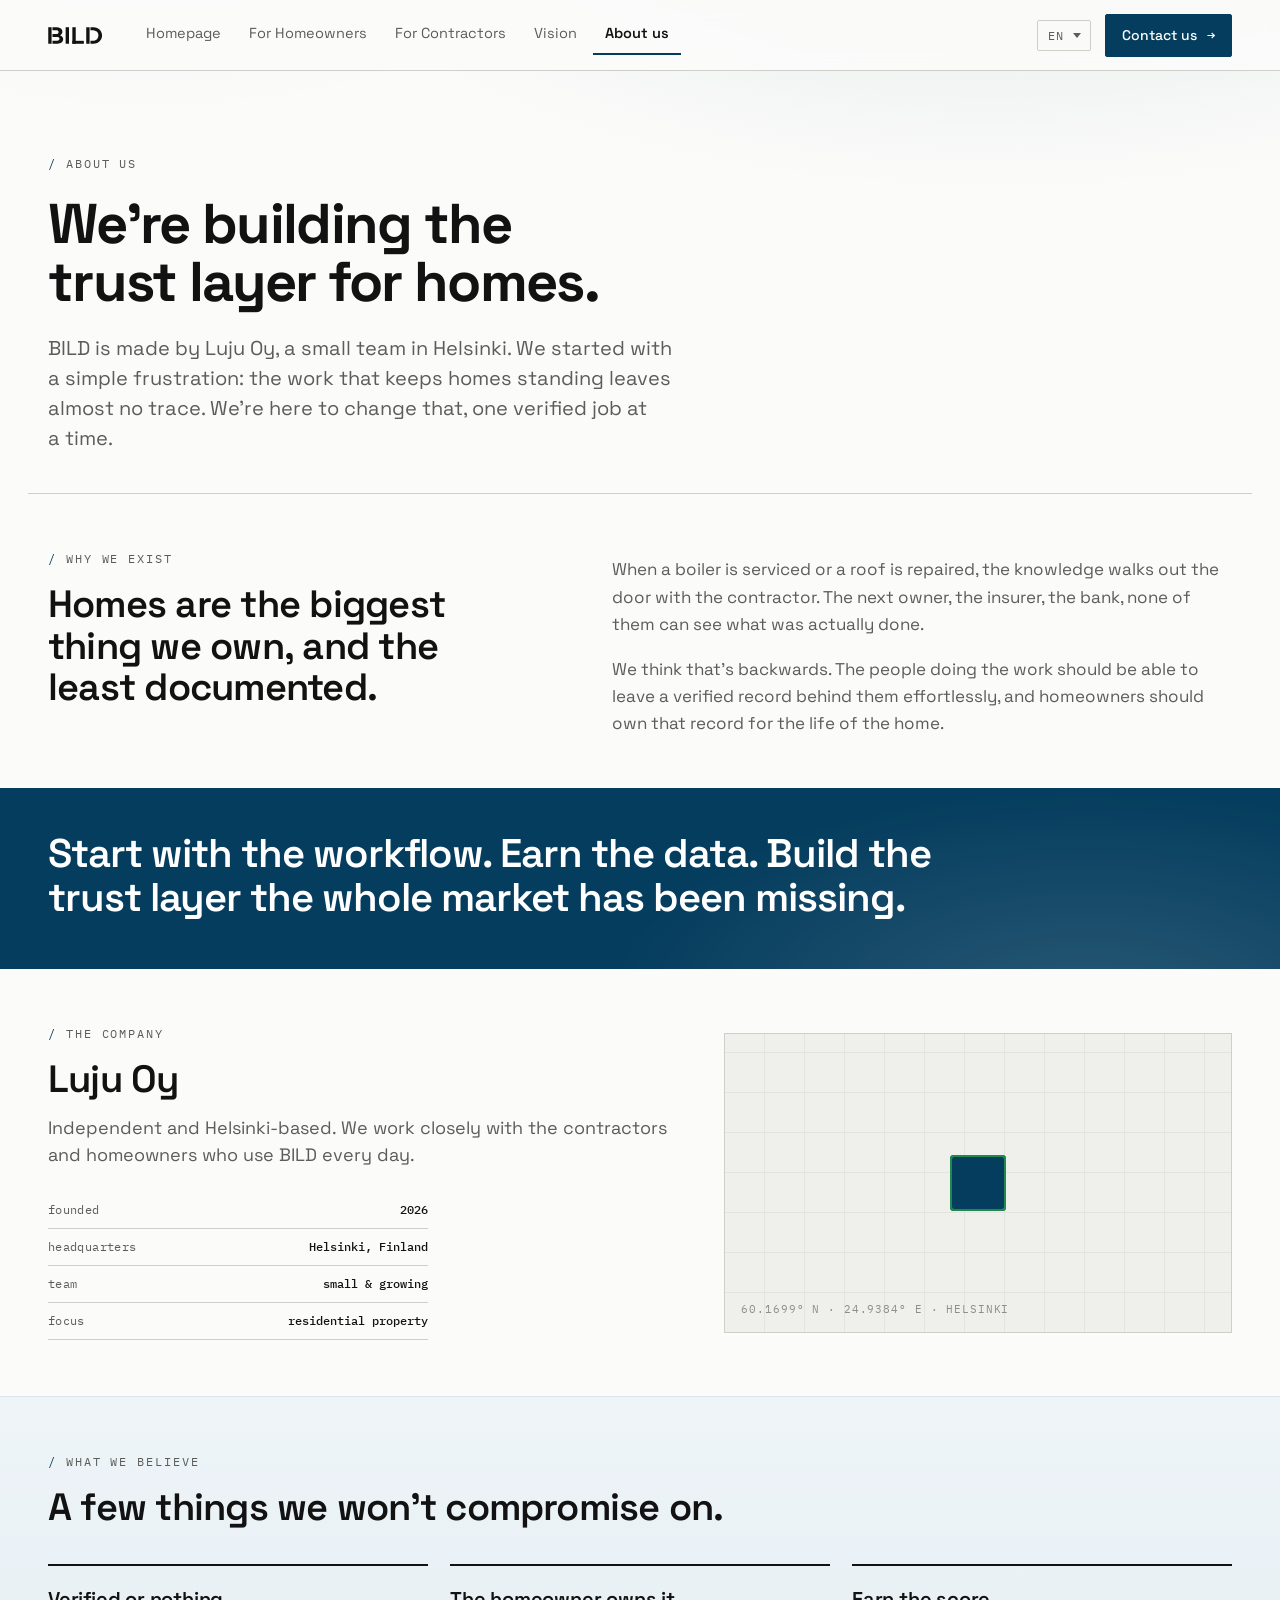
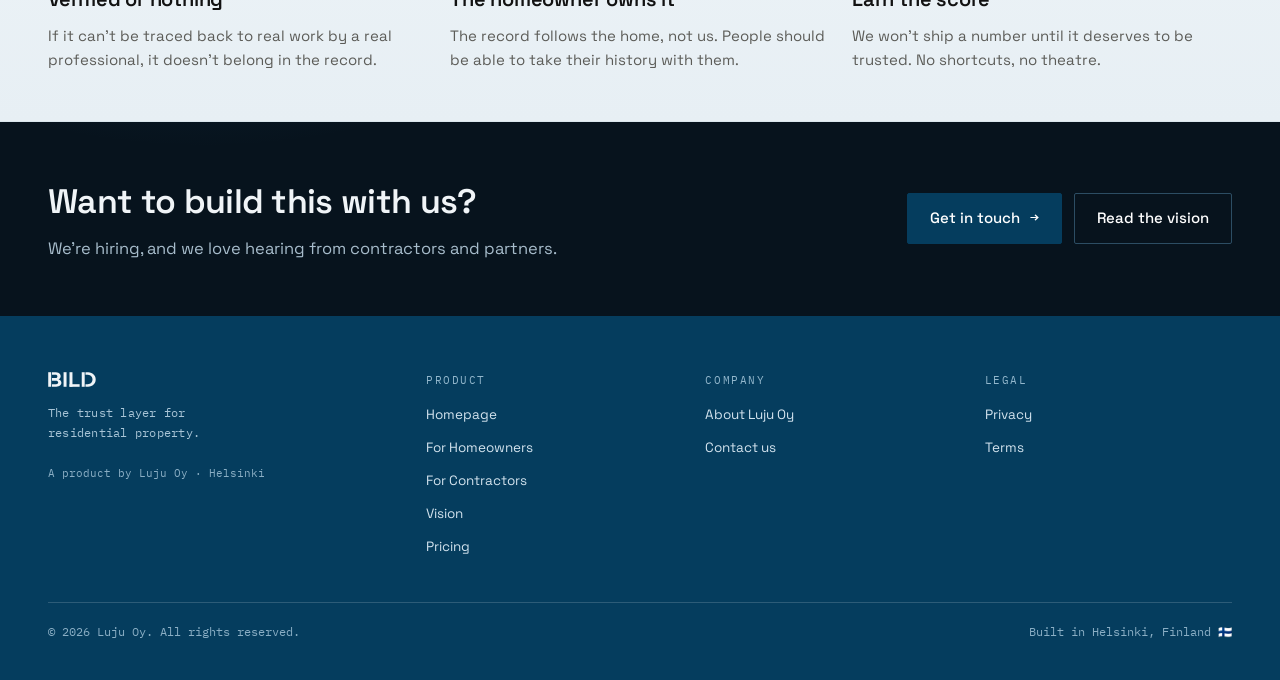
==== commit 279740c7: "Add pricing page with Starter/Growth/Scale plans, seat types, contract terms Co-Authored-By: Claude " ====
--- a/about.html
+++ b/about.html
@@ -148,6 +148,7 @@
           <li><a href="homeowners.html">For Homeowners</a></li>
           <li><a href="contractors.html">For Contractors</a></li>
           <li><a href="vision.html">Vision</a></li>
+          <li><a href="pricing.html">Pricing</a></li>
         </ul>
       </div>
       <div>
--- a/assets/styles.css
+++ b/assets/styles.css
@@ -24,7 +24,7 @@
   --good: #1F8A4D;
   --bad: #C53A2A;
   --warn: #D97B16;
-  --bar: 1100px;
+  --bar: 1240px;
   --radius: 2px;
 }
 
@@ -1448,3 +1448,95 @@
 .legal-fi { display: none; }
 html[lang="fi"] .legal-fi { display: block; }
 html[lang="fi"] .legal-en { display: none; }
+
+/* ============================================================
+   pricing page
+   ============================================================ */
+
+/* early bird banner */
+.eb-banner {
+  display: flex;
+  align-items: center;
+  gap: 18px;
+  padding: 16px 22px;
+  border: 1px solid var(--good);
+  border-left: 4px solid var(--good);
+  background: #E8F5EE;
+  border-radius: var(--radius);
+}
+.eb-badge {
+  font-size: 11px;
+  letter-spacing: .16em;
+  color: #fff;
+  background: var(--good);
+  padding: 4px 10px;
+  border-radius: 999px;
+  white-space: nowrap;
+}
+.eb-body { font-size: 15px; color: var(--ink-2); }
+.eb-body strong { color: var(--ink); }
+
+/* plan grid */
+.plan-grid {
+  display: grid;
+  grid-template-columns: repeat(3, 1fr);
+  gap: 20px;
+}
+.plan-card {
+  background: var(--canvas);
+  border: 1px solid var(--line);
+  border-radius: var(--radius);
+  padding: 28px 24px 24px;
+  display: flex;
+  flex-direction: column;
+  position: relative;
+}
+.plan-card.featured {
+  border-color: var(--accent);
+  border-width: 2px;
+  box-shadow: 0 18px 40px -30px rgba(5, 61, 94, .35);
+}
+.plan-pop {
+  position: absolute;
+  top: -12px;
+  left: 50%;
+  transform: translateX(-50%);
+  font-size: 10px;
+  letter-spacing: .16em;
+  color: #fff;
+  background: var(--accent);
+  padding: 3px 12px;
+  border-radius: 999px;
+  white-space: nowrap;
+}
+.plan-label { font-size: 13px; letter-spacing: .16em; color: var(--ink-3); }
+.plan-term { font-size: 12px; color: var(--ink-2); margin-top: 4px; }
+.plan-price { display: flex; align-items: baseline; gap: 6px; margin-top: 20px; }
+.plan-amount { font-size: 48px; font-weight: 700; letter-spacing: -.03em; line-height: 1; }
+.plan-per { font-size: 14px; color: var(--ink-2); }
+.plan-total { font-size: 12px; color: var(--ink-3); margin-top: 6px; }
+.plan-seats { margin: 22px 0; flex: 1; }
+.plan-seats .kv { padding: 8px 0; }
+.plan-std { font-size: 11px; color: var(--ink-3); text-align: center; margin-top: 12px; }
+.plan-note { font-size: 12px; color: var(--ink-3); text-align: center; margin-top: 20px; }
+
+/* seat type cards */
+.seat-grid { display: grid; grid-template-columns: 1fr 1fr; gap: 20px; }
+.seat-card {
+  border: 1px solid var(--line);
+  background: var(--canvas);
+  border-radius: var(--radius);
+  padding: 24px;
+}
+.seat-card h3 { font-size: 20px; font-weight: 600; margin-bottom: 8px; }
+.seat-card p { font-size: 15px; color: var(--ink-2); line-height: 1.5; }
+.seat-price { margin-top: 18px; display: flex; align-items: baseline; gap: 6px; }
+.seat-std { font-size: 11px; color: var(--ink-3); margin-top: 8px; }
+
+/* contract terms */
+.terms-grid { max-width: 560px; }
+
+@media (max-width: 700px) {
+  .plan-grid { grid-template-columns: 1fr; }
+  .seat-grid { grid-template-columns: 1fr; }
+}
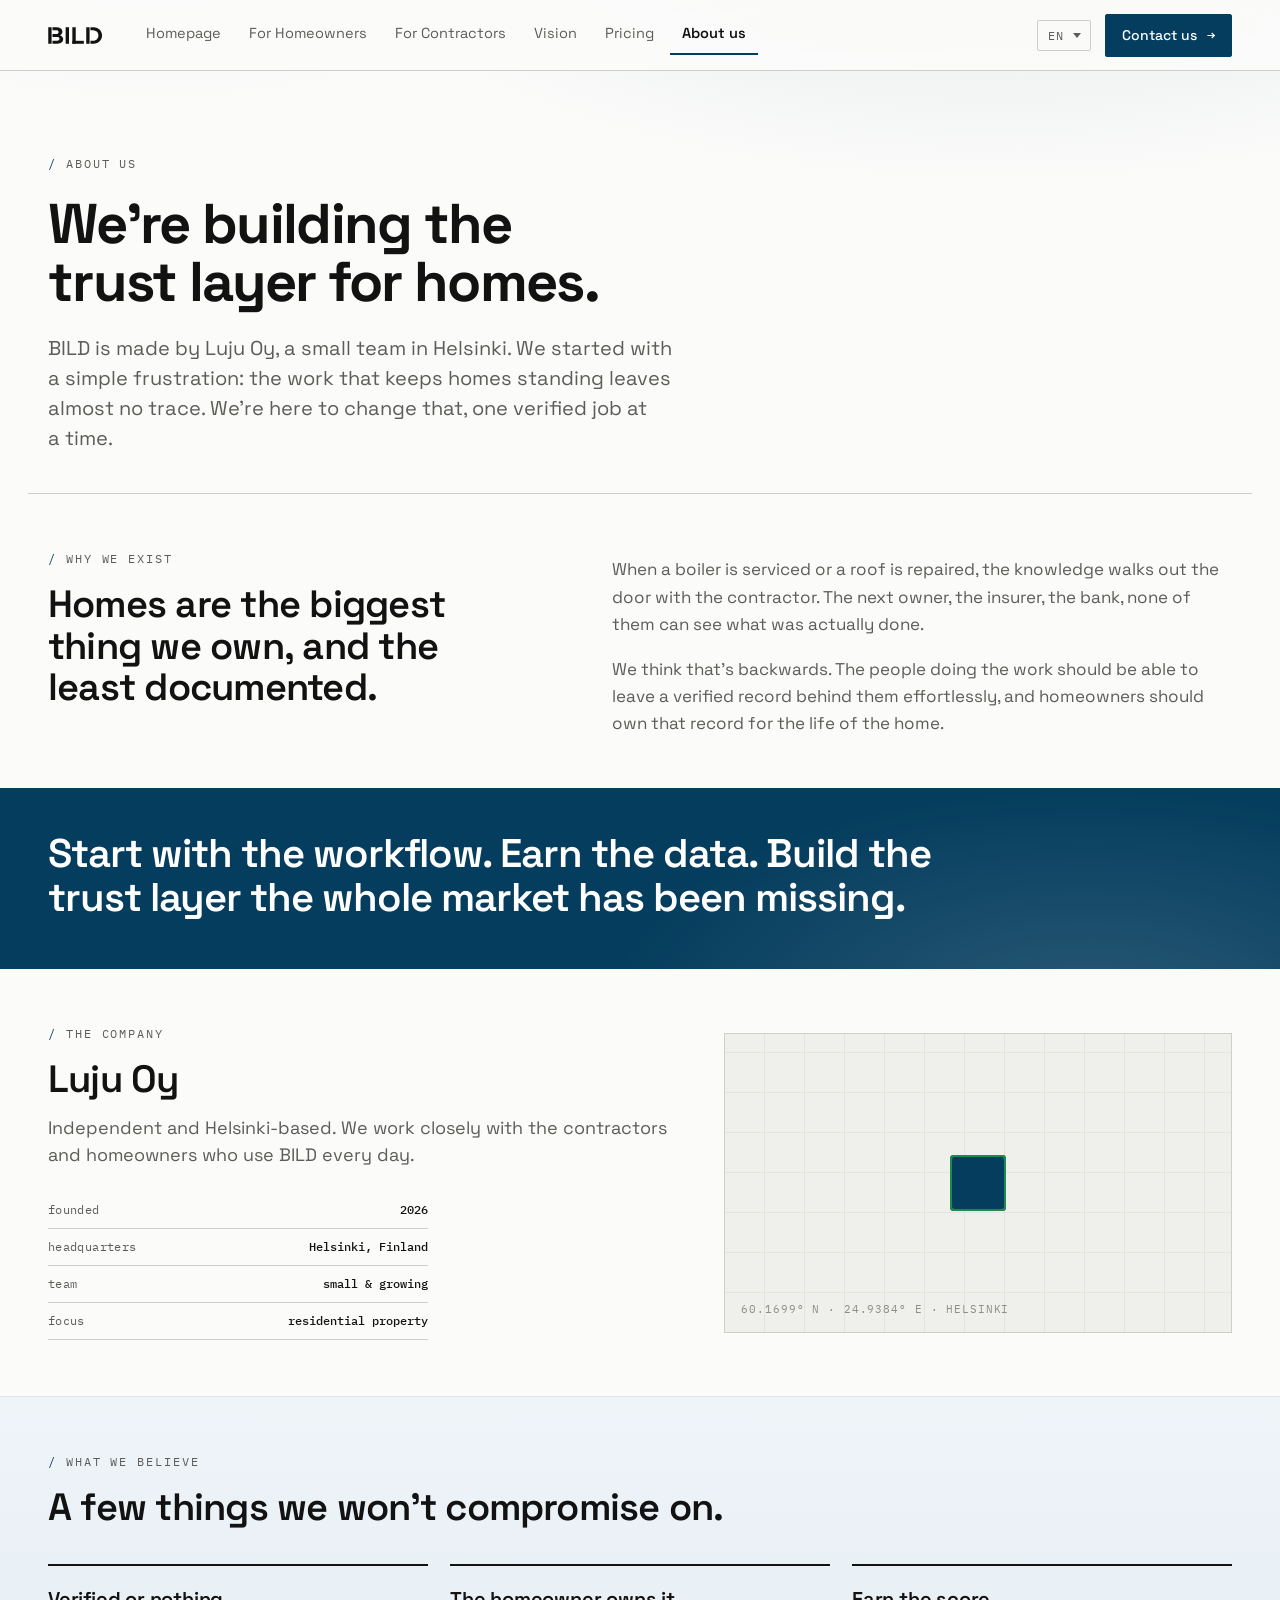
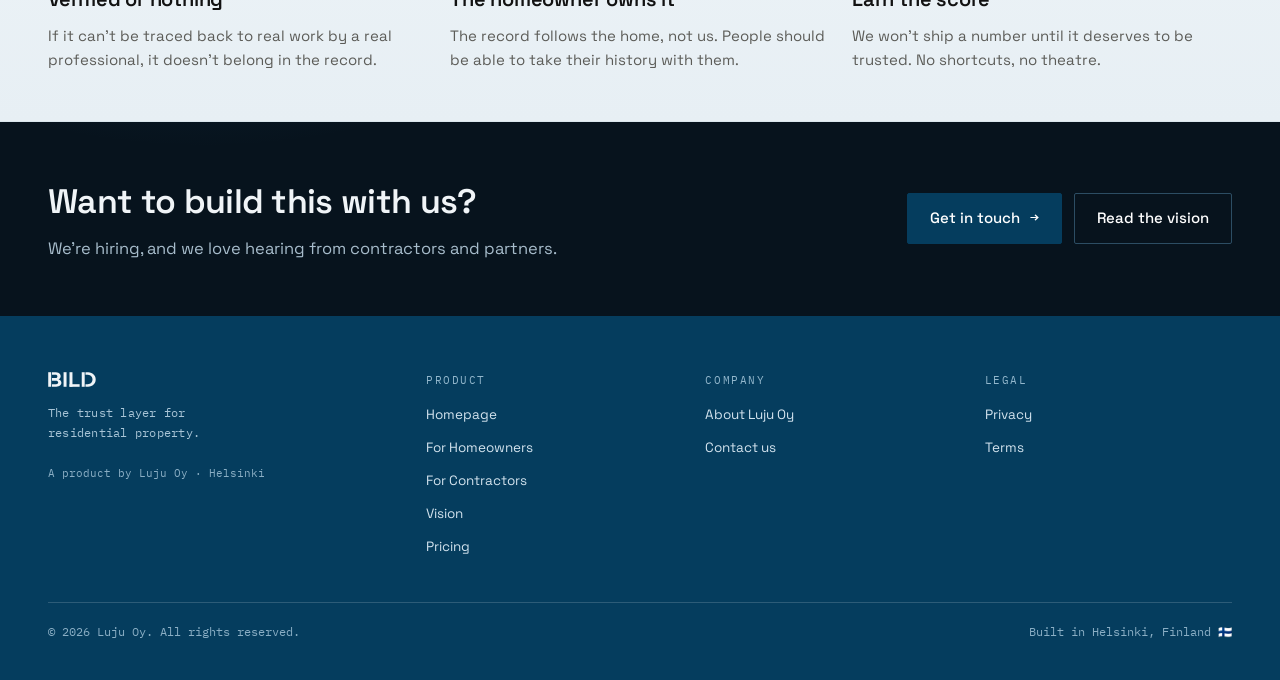
==== commit 00154638: "Add Pricing to header nav on all pages Co-Authored-By: Claude Fable 5 <noreply@anthropic.com>" ====
--- a/about.html
+++ b/about.html
@@ -21,6 +21,7 @@
       <a href="homeowners.html">For Homeowners</a>
       <a href="contractors.html">For Contractors</a>
       <a href="vision.html">Vision</a>
+      <a href="pricing.html">Pricing</a>
       <a href="about.html" aria-current="page">About us</a>
     </nav>
     <div class="header-actions">
--- a/assets/styles.css
+++ b/assets/styles.css
@@ -1540,3 +1540,13 @@
   .plan-grid { grid-template-columns: 1fr; }
   .seat-grid { grid-template-columns: 1fr; }
 }
+
+.plan-old {
+  font-size: 24px;
+  font-weight: 500;
+  color: var(--ink-3);
+  text-decoration: line-through;
+  text-decoration-color: var(--bad);
+  text-decoration-thickness: 2px;
+  margin-right: 4px;
+}
